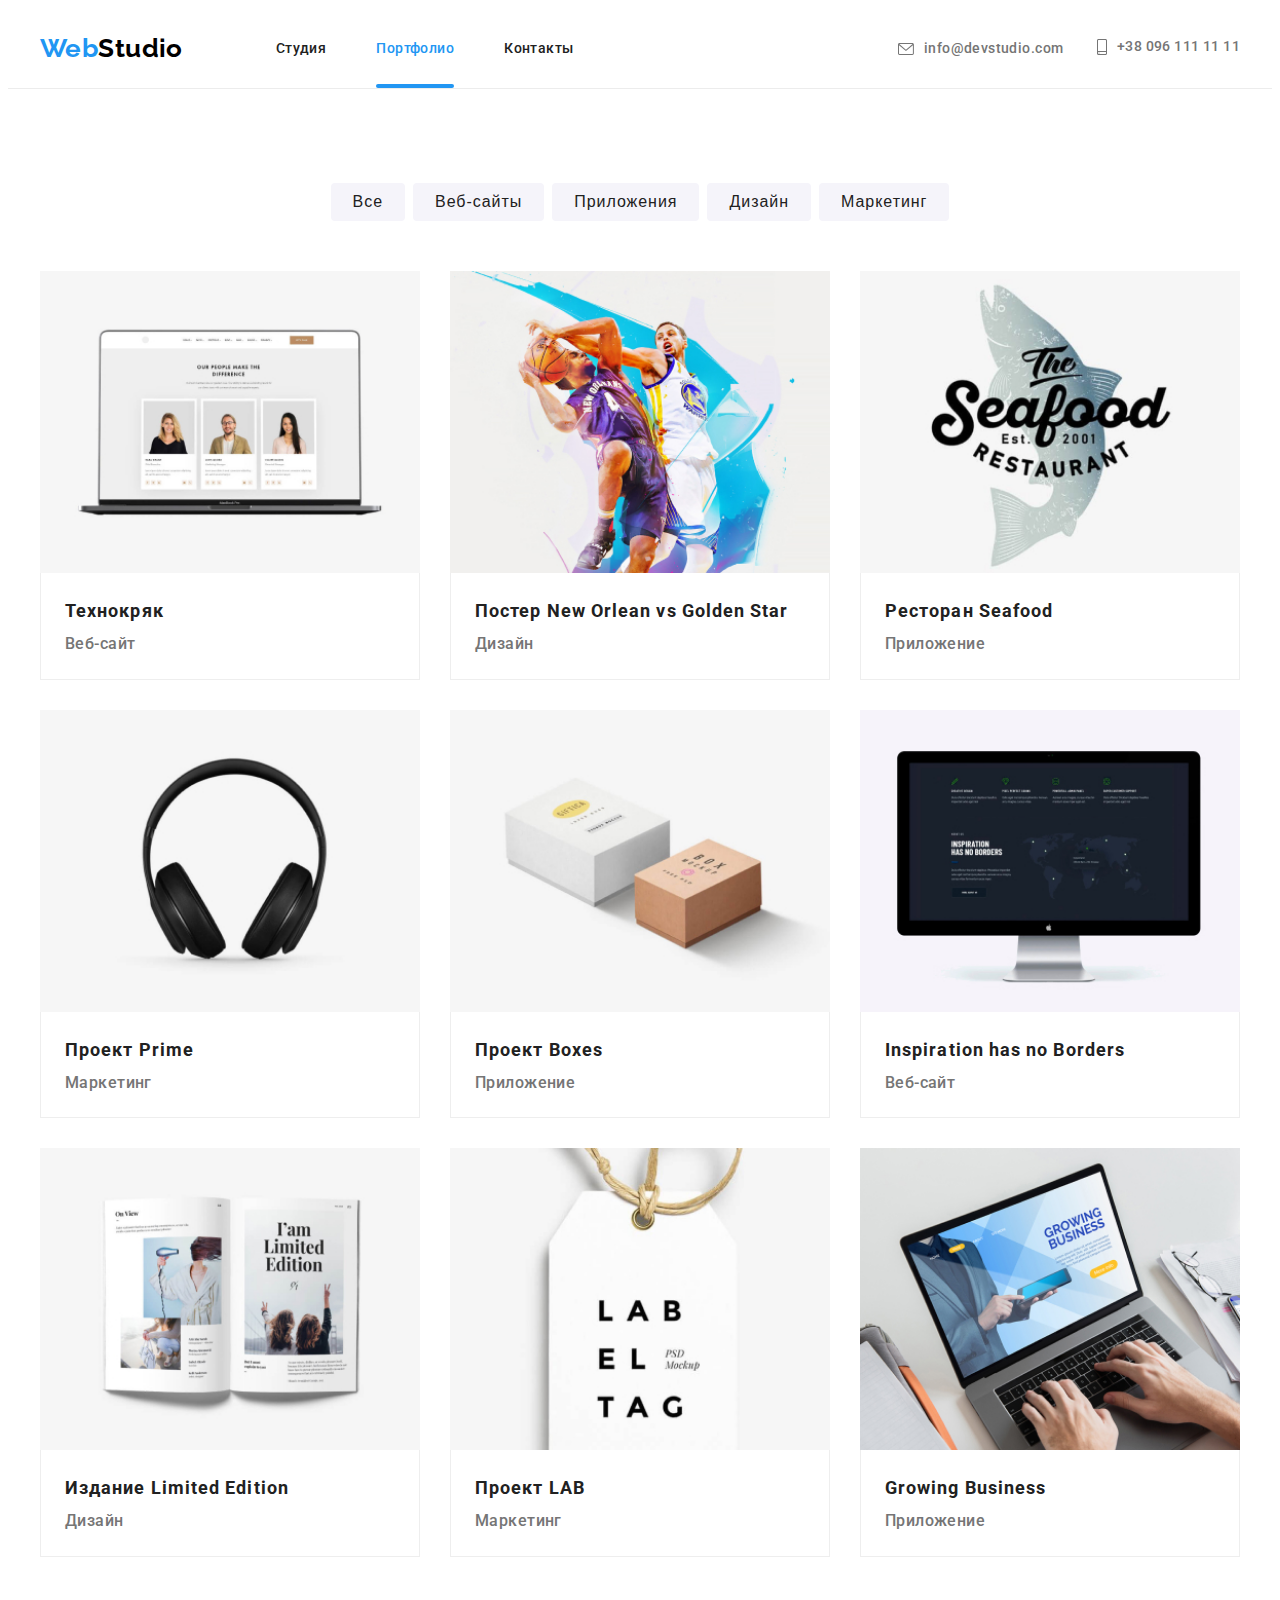
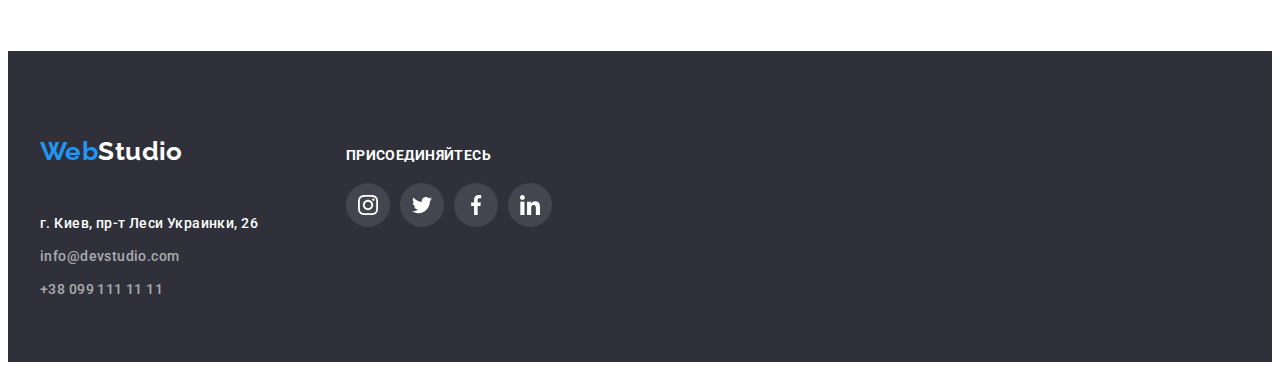
==== portfolio.html @ 9bfd502b "cloned repository" ====
<!DOCTYPE html>
<html lang="ru">

<head>
  <meta charset="UTF-8">
  <meta http-equiv="X-UA-Compatible" content="IE=edge">
  <meta name="viewport" content="width=device-width, initial-scale=1.0">
  <title>WebStudio-Portfolio</title>
  <link rel="stylesheet" href="https://cdnjs.cloudflare.com/ajax/libs/modern-normalize/1.0.0/modern-normalize.css"
    integrity="sha512-Zx6MlUMKSVJoQ+83OwhdILe8cSEsCzfqThJd7J/VA2UrK6Ctj85p+xzqfyuNXE5B1k25uUdmJ2OzItbBy9GHAQ=="
    crossorigin="anonymous" />
  <link rel="stylesheet" href="https://cdnjs.cloudflare.com/ajax/libs/animate.css/4.1.1/animate.min.css" />
  <link rel="preconnect" href="https://fonts.gstatic.com">
  <link href="https://fonts.googleapis.com/css2?family=Raleway:wght@700&family=Roboto:wght@400;500;700;900&display=swap"
    rel="stylesheet">
  <link rel="stylesheet" href="./styles/styles.css">
</head>

<body>
  <!-- HEADER -->
  <header class="header">
    <div class="container">
      <nav class="menu">
        <a class="logo link" href="./index.html" lang="en">Web<span class="logo-studio-header"
            lang="en">Studio</span></a>
        <ul class="nav-list list">
          <li class="nav-item">
            <a class="nav-link link" href="./index.html">Студия</a>
          </li>
          <li class="nav-item">
            <a class="nav-link current link" href="./portfolio.html">Портфолио</a>
          </li>
          <li class="nav-item">
            <a class="nav-link link" href="./portfolio.html">Контакты</a>
          </li>
        </ul>
      </nav>
      <ul class="header-contacts list">
        <li class="header-contacts-mail">
          <a class="header-contact-link link" href="mailto:info@devstudio.com" lang="en">
            <svg class="header-envelope">
              <use href="./images/sprite.svg#icon-envelope"></use>
            </svg>
            <p>info@devstudio.com</p>
          </a>
        </li>
        <li class="header-contacts-tel">
          <a class="header-contact-link link" href="tel:+380961111111">
            <svg class="header-tel">
              <use href="./images/sprite.svg#icon-smartphone"></use>
            </svg>
            <p>+38 096 111 11 11</p>
          </a>
        </li>
      </ul>
    </div>
  </header>
  <main>
    <!-- EXAMPLES -->
    <section class="examples">
      <div class="container">
        <h2 class="visually-hidden">Наши работы</h2>
        <ul class="examples-list list">
          <li class="examples-list-item">
            <button class="nav-btn" type="button">Все</button>
          </li>
          <li class="examples-list-item">
            <button class="nav-btn" type="button">Веб-сайты</button>
          </li>
          <li class="examples-list-item">
            <button class="nav-btn" type="button">Приложения</button>
          </li>
          <li class="examples-list-item">
            <button class="nav-btn" type="button">Дизайн</button>
          </li>
          <li class="examples-list-item">
            <button class="nav-btn" type="button">Маркетинг</button>
          </li>
        </ul>
        <ul class="examples-img-list list">
          <li class="examples-img-item">
            <a class="list-items link" href="">
              <div class="examples-list-wraper">
                <img class="img" src="./images/portfolio/portfolio-1.jpg" alt="laptop desctop">
                <p class="overlay">Технокряк это современная площадка распространения коронавируса. Компании используют
                  эту платформу
                  для цифрового
                  шпионажа и атак на защищённые сервера конкурентов.</p>
              </div>
              <div class="examples-about-wrapper">
                <h3 class="examples-img-title">Технокряк</h3>
                <p class="examples-img-about">Веб-сайт</p>
              </div>
            </a>
          </li>
          <li class="examples-img-item">
            <a class="list-items link" href="">
              <div class="examples-list-wraper">
                <img class="img" src="./images/portfolio/portfolio-2.jpg" alt="two basketball players">
                <p class="overlay">Технокряк это современная площадка распространения коронавируса. Компании используют
                  эту платформу
                  для цифрового
                  шпионажа и атак на защищённые сервера конкурентов.</p>
              </div>
              <div class="examples-about-wrapper">
                <h3 class="examples-img-title">Постер <span lang="en">New Orlean vs Golden Star</span></h3>
                <p class="examples-img-about">Дизайн</p>
              </div>
            </a>
          </li>
          <li class="examples-img-item">
            <a class="list-items link" href="">
              <div class="examples-list-wraper">
                <img class="img" src="./images/portfolio/portfolio-3.jpg" alt="fish restaurant logo">
                <p class="overlay">Технокряк это современная площадка распространения коронавируса. Компании используют
                  эту платформу
                  для цифрового
                  шпионажа и атак на защищённые сервера конкурентов.</p>
              </div>
              <div class="examples-about-wrapper">
                <h3 class="examples-img-title">Ресторан <span lang="en">Seafood</span></h3>
                <p class="examples-img-about">Приложение</p>
              </div>
            </a>
          </li>
          <li class="examples-img-item">
            <a class="list-items link" href="">
              <div class="examples-list-wraper">
                <img class="img" src="./images/portfolio/portfolio-4.jpg" alt="headphones">
                <p class="overlay">Технокряк это современная площадка распространения коронавируса. Компании используют
                  эту платформу
                  для цифрового
                  шпионажа и атак на защищённые сервера конкурентов.</p>
              </div>
              <div class="examples-about-wrapper">
                <h3 class="examples-img-title">Проект <span lang="en">Prime</span></h3>
                <p class="examples-img-about">Маркетинг</p>
              </div>
            </a>
          </li>
          <li class="examples-img-item">
            <a class="list-items link" href="">
              <div class="examples-list-wraper">
                <img class="img" src="./images/portfolio/portfolio-5.jpg" alt="two boxes">
                <p class="overlay">Технокряк это современная площадка распространения коронавируса. Компании используют
                  эту платформу
                  для цифрового
                  шпионажа и атак на защищённые сервера конкурентов.</p>
              </div>
              <div class="examples-about-wrapper">
                <h3 class="examples-img-title">Проект <span lang="en">Boxes</span></h3>
                <p class="examples-img-about">Приложение</p>
              </div>
            </a>
          </li>
          <li class="examples-img-item">
            <a class="list-items link" href="">
              <div class="examples-list-wraper">
                <img class="img" src="./images/portfolio/portfolio-6.jpg" alt="computer display">
                <p class="overlay">Технокряк это современная площадка распространения коронавируса. Компании используют
                  эту платформу
                  для цифрового
                  шпионажа и атак на защищённые сервера конкурентов.</p>
              </div>
              <div class="examples-about-wrapper">
                <h3 class="examples-img-title" lang="en">Inspiration has no Borders</h3>
                <p class="examples-img-about">Веб-сайт</p>
              </div>
            </a>
          </li>
          <li class="examples-img-item">
            <a class="list-items link" href="">
              <div class="examples-list-wraper">
                <img class="img" src="./images/portfolio/portfolio-7.jpg" alt="opened magazine">
                <p class="overlay">Технокряк это современная площадка распространения коронавируса. Компании используют
                  эту платформу
                  для цифрового
                  шпионажа и атак на защищённые сервера конкурентов.</p>
              </div>
              <div class="examples-about-wrapper">
                <h3 class="examples-img-title">Издание <span lang="en">Limited Edition</span></h3>
                <p class="examples-img-about">Дизайн</p>
              </div>
            </a>
          </li>
          <li class="examples-img-item">
            <a class="list-items link" href="">
              <div class="examples-list-wraper">
                <img class="img" src="./images/portfolio/portfolio-8.jpg" alt="some label">
                <p class="overlay">Технокряк это современная площадка распространения коронавируса. Компании используют
                  эту платформу
                  для цифрового
                  шпионажа и атак на защищённые сервера конкурентов.</p>
              </div>
              <div class="examples-about-wrapper">
                <h3 class="examples-img-title">Проект <span lang="en">LAB</span></h3>
                <p class="examples-img-about">Маркетинг</p>
              </div>
            </a>
          </li>
          <li class="examples-img-item">
            <a class="list-items link" href="">
              <div class="examples-list-wraper">
                <img class="img" src="./images/portfolio/portfolio-9.jpg" alt="man working on a laptop">
                <p class="overlay">Технокряк это современная площадка распространения коронавируса. Компании используют
                  эту платформу
                  для цифрового
                  шпионажа и атак на защищённые сервера конкурентов.</p>
              </div>
              <div class="examples-about-wrapper">
                <h3 class="examples-img-title" lang="en">Growing Business</h3>
                <p class="examples-img-about">Приложение</p>
              </div>
            </a>
          </li>
        </ul>
      </div>
    </section>
  </main>
  <!-- FOOTER -->
  <footer class="footer">
    <div class="container">
      <div class="address-wrapper">
        <a class="logo link" href="./index.html" lang="en">Web<span class="logo-studio-footer"
            lang="en">Studio</span></a>
        <p class="address">г. Киев, пр-т Леси Украинки, 26</p>
        <ul class="address-list list">
          <li class="address-list-item">
            <a class="address-link link" href="mailto:info@devstudio.com">info@devstudio.com</a>
          </li>
          <li class="address-list-item">
            <a class="address-link link" href="tel:+380991111111">+38 099 111 11 11</a>
          </li>
        </ul>
      </div>
      <div class="footer-social-list">
        <h2 class="footer-social-title">присоединяйтесь</h2>
        <ul class="social-list list">
          <li class="social-list-item">
            <a href="" class="social-list-link link">
              <svg class="social-list-icon">
                <use href="./images/sprite.svg#icon-instagram"></use>
              </svg>
            </a>
          </li>
          <li class="social-list-item">
            <a href="" class="social-list-link link">
              <svg class="social-list-icon">
                <use href="./images/sprite.svg#icon-twitter"></use>
              </svg>
            </a>
          </li>
          <li class="social-list-item">
            <a href="" class="social-list-link link">
              <svg class="social-list-icon">
                <use href="./images/sprite.svg#icon-facebook"></use>
              </svg>
            </a>
          </li>
          <li class="social-list-item">
            <a href="" class="social-list-link link">
              <svg class="social-list-icon">
                <use href="./images/sprite.svg#icon-linkedin"></use>
              </svg>
            </a>
          </li>
        </ul>
      </div>
    </div>
  </footer>
</body>

</html>
---- styles/styles.css ----
:root {
  --main-font: "Roboto", sans-serif;
  --secondary-font: "Raleway", sans-serif;
  --accent-color: #2196f3;
  --main-text-color: #212121;
  --secondary-text-color: #757575;
  --accent-text-color: #ffffff;
  --background-color-main: #f5f4fa;
  --background-color-accent: #2f303a;
  --logo-text-main: #000000;
  --social-logo: #afb1b8;
  --section-pt: 94px;
  --section-pb: 94px;
}

body {
  font-family: var(--main-font);
  color: var(--main-text-color);
  font-weight: 500;
  font-size: 14px;
  line-height: 1.14;
  letter-spacing: 0.03em;
}

h1,
h2,
h3,
h4,
h5,
h6,
p {
  margin: 0;
}

ul,
ol {
  margin: 0;
  padding: 0;
}

img {
  display: block;
  width: 100%;
}

.link {
  text-decoration: none;
  display: block;
}

.list {
  list-style: none;
}

.container {
  width: 1200px;
  margin: 0 auto;
  padding-left: 15px;
  padding-right: 15px;
}

/* ================ COMPONENTS ================*/

.modal-btn {
  min-width: 200px;
  margin: 0 auto;
  padding: 10px 32px;
  font-weight: 700;
  font-size: 16px;
  line-height: 1.88;
  display: flex;
  justify-content: center;
  letter-spacing: 0.06em;
  color: var(--accent-text-color);
  cursor: pointer;
  background: var(--accent-color);
  border-radius: 4px;
  border: none;
}

.nav-btn {
  padding: 6px 22px;
  font-weight: inherit;
  font-size: 16px;
  line-height: 1.63;
  display: flex;
  align-items: center;
  text-align: center;
  letter-spacing: 0.06em;
  color: var(--main-text-color);
  cursor: pointer;
  background: var(--background-color-main);
  border-radius: 4px;
  border: none;

  transition: background-color 250ms cubic-bezier(0.4, 0, 0.2, 1),
    color 250ms cubic-bezier(0.4, 0, 0.2, 1),
    box-shadow 250ms cubic-bezier(0.4, 0, 0.2, 1);
}

.img {
  display: block;
  max-width: 100%;
  height: auto;
}

.current.nav-link {
  position: relative;
  display: flex;
  justify-items: center;
  align-items: center;
  flex-direction: column;
  color: var(--accent-color);
}

.current.nav-link::after {
  position: absolute;
  content: "";
  bottom: 0;
  width: 100%;
  height: 4px;
  border-radius: 2px;
  background-color: var(--accent-color);
}

.visually-hidden {
  position: absolute !important;
  clip: rect(1px 1px 1px 1px); /* IE6, IE7 */
  clip: rect(1px, 1px, 1px, 1px);
  padding: 0 !important;
  border: 0 !important;
  height: 1px !important;
  width: 1px !important;
  overflow: hidden;
}

.container {
  width: 1200px;
  margin: 0 auto;
  padding-left: 15px;
  padding-right: 15px;
}

.section-title {
  margin-bottom: 50px;
  font-weight: 700;
  font-size: 36px;
  line-height: 1.17;
  text-align: center;
  color: var(--logo-text-main);
}

.social-list {
  display: flex;
  align-items: center;
  justify-content: center;
}

.social-list-link {
  display: flex;
  align-items: center;
  justify-content: center;
  width: 44px;
  height: 44px;
  border-radius: 50%;
  background-color: transparent;

  transition: background-color 250ms cubic-bezier(0.4, 0, 0.2, 1),
    fill 250ms cubic-bezier(0.4, 0, 0.2, 1);
}

.social-list-link:hover,
.social-list-link:focus {
  background-color: var(--accent-color);
}

.social-list-link:hover .social-list-icon,
.social-list-link:focus .social-list-icon {
  fill: var(--accent-text-color);
}

.social-list-item:not(:last-child) {
  margin-right: 10px;
}

.social-list-icon {
  fill: var(--social-logo);
  width: 20px;
  height: 20px;
}

/* ================ END COMPONENTS ================*/

/* ================ HEADER ================*/

.header {
  display: flex;
  align-items: center;
  border-bottom: 1px solid #ececec;
}

.header .container {
  display: flex;
  align-items: center;
  justify-items: center;
  height: 80px;
}

.menu {
  display: flex;
  justify-items: center;
  align-items: center;
}

.logo {
  display: inline-block;
  padding-bottom: 25px;
  padding-top: 25px;
  font-family: var(--secondary-font);
  font-weight: 700;
  font-size: 26px;
  line-height: 1.19;
  color: var(--accent-color);
  margin-right: 93px;
}

.logo-studio-header {
  color: var(--logo-text-main);
}

.nav-list {
  display: flex;
}

.nav-item {
  display: inline-block;
}

.nav-item:not(:last-child) {
  margin-right: 50px;
}

.nav-link {
  line-height: 1.17;
  padding-top: 32px;
  padding-bottom: 32px;
  color: var(--main-text-color);

  transition: color 250ms cubic-bezier(0.4, 0, 0.2, 1);
}

.nav-link:hover,
.nav-link:focus {
  color: var(--accent-color);
}

.header-contacts {
  display: block;
  margin-left: auto;
  align-items: center;
}

.header-contacts-mail {
  display: inline-block;
  margin-right: 30px;
  fill: var(--secondary-text-color);
}

.header-contacts-tel {
  display: inline-block;
  fill: var(--secondary-text-color);
}

.header-contact-link {
  display: flex;
  align-items: center;
  padding-top: 32px;
  padding-bottom: 32px;
  color: var(--secondary-text-color);

  transition: color 250ms cubic-bezier(0.4, 0, 0.2, 1),
    fill 250ms cubic-bezier(0.4, 0, 0.2, 1);
}

.header-contact-link:hover,
.header-contact-link:focus {
  fill: var(--accent-color);
  color: var(--accent-color);
}

.header-envelope {
  width: 16px;
  height: 12px;
  margin-right: 10px;
}

.header-tel {
  width: 10px;
  height: 16px;
  margin-right: 10px;
}
/* ================ END HEADER ================*/

/* ================ HERO ================*/

.hero {
  margin: 0 auto;
  width: 1600px;
  background-color: #c4c4c4;
  text-align: center;
  background-image: linear-gradient(
      rgba(47, 48, 58, 0.4),
      rgba(47, 48, 58, 0.4)
    ),
    url(../images/hero-bg.jpg);
  background-repeat: no-repeat;
  background-size: cover;
}

.hero .container {
  padding-top: 200px;
  padding-bottom: 200px;
  max-width: 696px;
}

.hero-title {
  margin-bottom: 30px;
  font-weight: 900;
  font-size: 44px;
  line-height: 1.36;
  letter-spacing: 0.06em;
  text-transform: uppercase;
  color: var(--accent-text-color);
}

/* ================ END HERO ================*/

/* ================ SPECIALTIES ================*/

.specialties {
  padding-top: var(--section-pt);
  padding-bottom: var(--section-pb);
}

.specs-list {
  display: flex;
  margin-left: -30px;
  margin-top: -30px;
}

.specs-list-item {
  display: block;
  flex-basis: calc(100% / 4 - 90px);
  width: 270px;
  margin-left: 30px;
  margin-top: 30px;
}

.logo-wrapper {
  display: flex;
  align-items: center;
  justify-content: center;
  width: 270px;
  height: 120px;
  margin-bottom: 30px;
  background-color: var(--background-color-main);
}

.specialties-logo {
  display: block;
  width: 70px;
  height: 70px;
}

.specs-subtitle {
  margin-bottom: 10px;
  font-weight: 700;
  line-height: 1.17;
  text-transform: uppercase;
  color: var(--logo-text-main);
}

.specs-text {
  font-weight: 400;
  line-height: 1.71;
  color: var(--secondary-text-color);
}

/* ================ END SPECIALTIES ================*/

/* ================ SKILLS ================*/

.skills {
  padding-bottom: var(--section-pb);
}

.skills-list {
  display: flex;
  flex-wrap: wrap;
  margin-left: -30px;
  margin-top: -30px;
}

.skills-list-item {
  position: relative;
  flex-basis: calc(100% / 3 - 30px);
  margin-left: 30px;
  margin-top: 30px;
}

.skill-title-wrapper {
  position: absolute;
  display: flex;
  justify-content: center;
  align-items: center;
  left: 0;
  bottom: 0;
  width: 100%;
  height: 70px;
  background-color: rgba(47, 48, 58, 0.8);
}

.skill-title {
  display: block;
  color: var(--accent-text-color);
  font-weight: 700;
  text-align: center;
  text-transform: uppercase;
}
/* ================ END SKILLS ================*/

/* ================ TEAM ================*/

.team {
  background-color: var(--background-color-main);
  padding-bottom: var(--section-pb);
  padding-top: var(--section-pt);
}

.team-list {
  display: flex;
  flex-wrap: wrap;
  margin-left: -30px;
  margin-top: -30px;
}

.team-list-item {
  flex-basis: calc(100% / 4 - 30px);
  margin-left: 30px;
  margin-top: 30px;
  box-shadow: 0px 1px 3px rgba(0, 0, 0, 0.12), 0px 1px 1px rgba(0, 0, 0, 0.14),
    0px 2px 1px rgba(0, 0, 0, 0.2);
  border-radius: 0px 0px 4px 4px;
}

.team-name-container {
  padding-top: 30px;
  padding-bottom: 30px;
}

.team-name {
  margin-bottom: 10px;
  font-size: 16px;
  line-height: 1.19;
  text-align: center;
  color: var(--main-text-color);
}

.team-occupation {
  margin-bottom: 16px;
  font-size: 16px;
  line-height: 1.19;
  text-align: center;
  color: var(--secondary-text-color);
}

.team-img {
  width: 270px;
  height: 260px;
}

/* ================ END TEAM ================*/

/* ================ CLIENTS ================*/

.clients {
  padding-bottom: var(--section-pb);
  padding-top: var(--section-pt);
}
.clients-list {
  display: flex;
}

.clients-list-item {
  display: flex;
  width: 170px;
  height: 90px;
}

.clients-list-item:not(:last-child) {
  margin-right: 30px;
}

.clients-logo {
  display: flex;
  justify-content: center;
  align-items: center;
  width: 100%;
  height: 100%;
  border: 1px solid #afb1b8;
  border-radius: 4px;
  fill: var(--social-logo);

  transition: border-color 250ms cubic-bezier(0.4, 0, 0.2, 1),
    fill 250ms cubic-bezier(0.4, 0, 0.2, 1);
}

.clients-logo:hover,
.clients-logo:focus {
  border-color: var(--accent-color);
  fill: var(--accent-color);
}

.clients-logo-icon {
  display: inline-block;
}

/* ================ END CLIENTS ================*/

/* ================ EXAMPLES ================*/

.examples {
  padding-top: var(--section-pt);
  padding-bottom: var(--section-pb);
}
.examples-list {
  display: flex;
  justify-content: center;
  margin-bottom: 50px;
}

.examples-list-item:not(:last-child) {
  margin-right: 8px;
}

.list-items:hover,
.list-items:focus {
  box-shadow: 0px 1px 1px rgba(0, 0, 0, 0.12), 0px 4px 4px rgba(0, 0, 0, 0.06),
    1px 4px 6px rgba(0, 0, 0, 0.16);
}

.nav-btn:hover,
.nav-btn:focus {
  background-color: var(--accent-color);
  color: var(--accent-text-color);
  box-shadow: 0px 3px 1px rgba(0, 0, 0, 0.1), 0px 1px 2px rgba(0, 0, 0, 0.08),
    0px 2px 2px rgba(0, 0, 0, 0.12);
  border-radius: 4px;
}

.examples-img-list {
  display: flex;
  flex-wrap: wrap;
  margin-top: -30px;
  margin-left: -30px;
}

.examples-img-item {
  flex-basis: calc(100% / 3 - 30px);
  margin-top: 30px;
  margin-left: 30px;
}

.examples-about-wrapper {
  padding: 20px 24px;
  border: 1px solid #eeeeee;
  border-top: none;
}

.examples-img-title {
  font-weight: 700;
  font-size: 18px;
  line-height: 2;
  letter-spacing: 0.06em;
  color: var(--main-text-color);
}

.examples-img-about {
  font-size: 16px;
  line-height: 1.86;
  color: var(--secondary-text-color);
}

.examples-list-wraper {
  position: relative;
  overflow: hidden;
}

.overlay {
  position: absolute;
  transform: translateY(100%);
  top: 0;
  left: 0;
  height: 100%;
  padding: 60px 24px;
  background-color: var(--accent-color);
  color: var(--accent-text-color);
  overflow: auto;
  font-family: Roboto;
  font-weight: 400;
  font-size: 18px;
  line-height: 1.55;
  letter-spacing: 0.03em;

  transition: transform 250ms cubic-bezier(0.4, 0, 0.2, 1);
}

.list-items:hover .overlay,
.list-items:focus .overlay {
  transform: translateY(0%);
  opacity: 0.9;
}
/* ================ END EXAMPLES ================*/

/* ================ FOOTER ================*/

.footer {
  background-color: var(--background-color-accent);
  padding-top: 60px;
  padding-bottom: 60px;
}

.footer .logo {
  margin-bottom: 20px;
}

.footer .container {
  display: flex;
  align-items: baseline;
}

.logo-studio-footer {
  color: var(--accent-text-color);
}

.address {
  margin-bottom: 9px;
  line-height: 1.71;
  color: var(--accent-text-color);
}

.address-wrapper {
  display: block;
}

.address-list-item:not(:last-child) {
  margin-bottom: 9px;
}

.address-link {
  line-height: 1.71;
  color: rgba(255, 255, 255, 0.6);

  transition: color 250ms cubic-bezier(0.4, 0, 0.2, 1);
}

.address-link:hover,
.address-link:focus {
  color: var(--accent-color);
}

.footer-social-title {
  display: block;
  margin-bottom: 20px;
  text-transform: uppercase;
  color: var(--accent-text-color);
  font-size: 14px;
  line-height: 1.17;
}

.footer-social-list {
  display: inline-block;
  margin-left: 70px;
}

.footer .social-list-link {
  background-image: linear-gradient(
    rgba(255, 255, 255, 0.1),
    rgba(255, 255, 255, 0.1)
  );
}

.footer .social-list-icon {
  fill: var(--accent-text-color);
}
/* ================ END FOOTER ================*/

.backdrop {
  position: fixed;
  top: 0;
  left: 0;
  width: 100vw;
  height: 100vh;
  background-color: rgba(0, 0, 0, 0.2);

  transition: opacity 250ms cubic-bezier(0.4, 0, 0.2, 1),
    visibility 250ms cubic-bezier(0.4, 0, 0.2, 1),
    pointer-events 250ms cubic-bezier(0.4, 0, 0.2, 1);
}

.modal {
  position: absolute;
  top: 50%;
  left: 50%;
  transform: translate(-50%, -50%);
  width: 528px;
  height: 581px;
  background-color: #ffffff;
}

.modal-close-btn {
  position: absolute;
  top: 8px;
  right: 8px;
  width: 30px;
  height: 30px;
  border-radius: 50%;
  border: 1px solid rgba(0, 0, 0, 0.1);
  background: transparent;
  cursor: pointer;
}

.modal-x {
  width: 11px;
  height: 11px;
}

.is-hidden {
  opacity: 0;
  visibility: hidden;
  pointer-events: none;
}
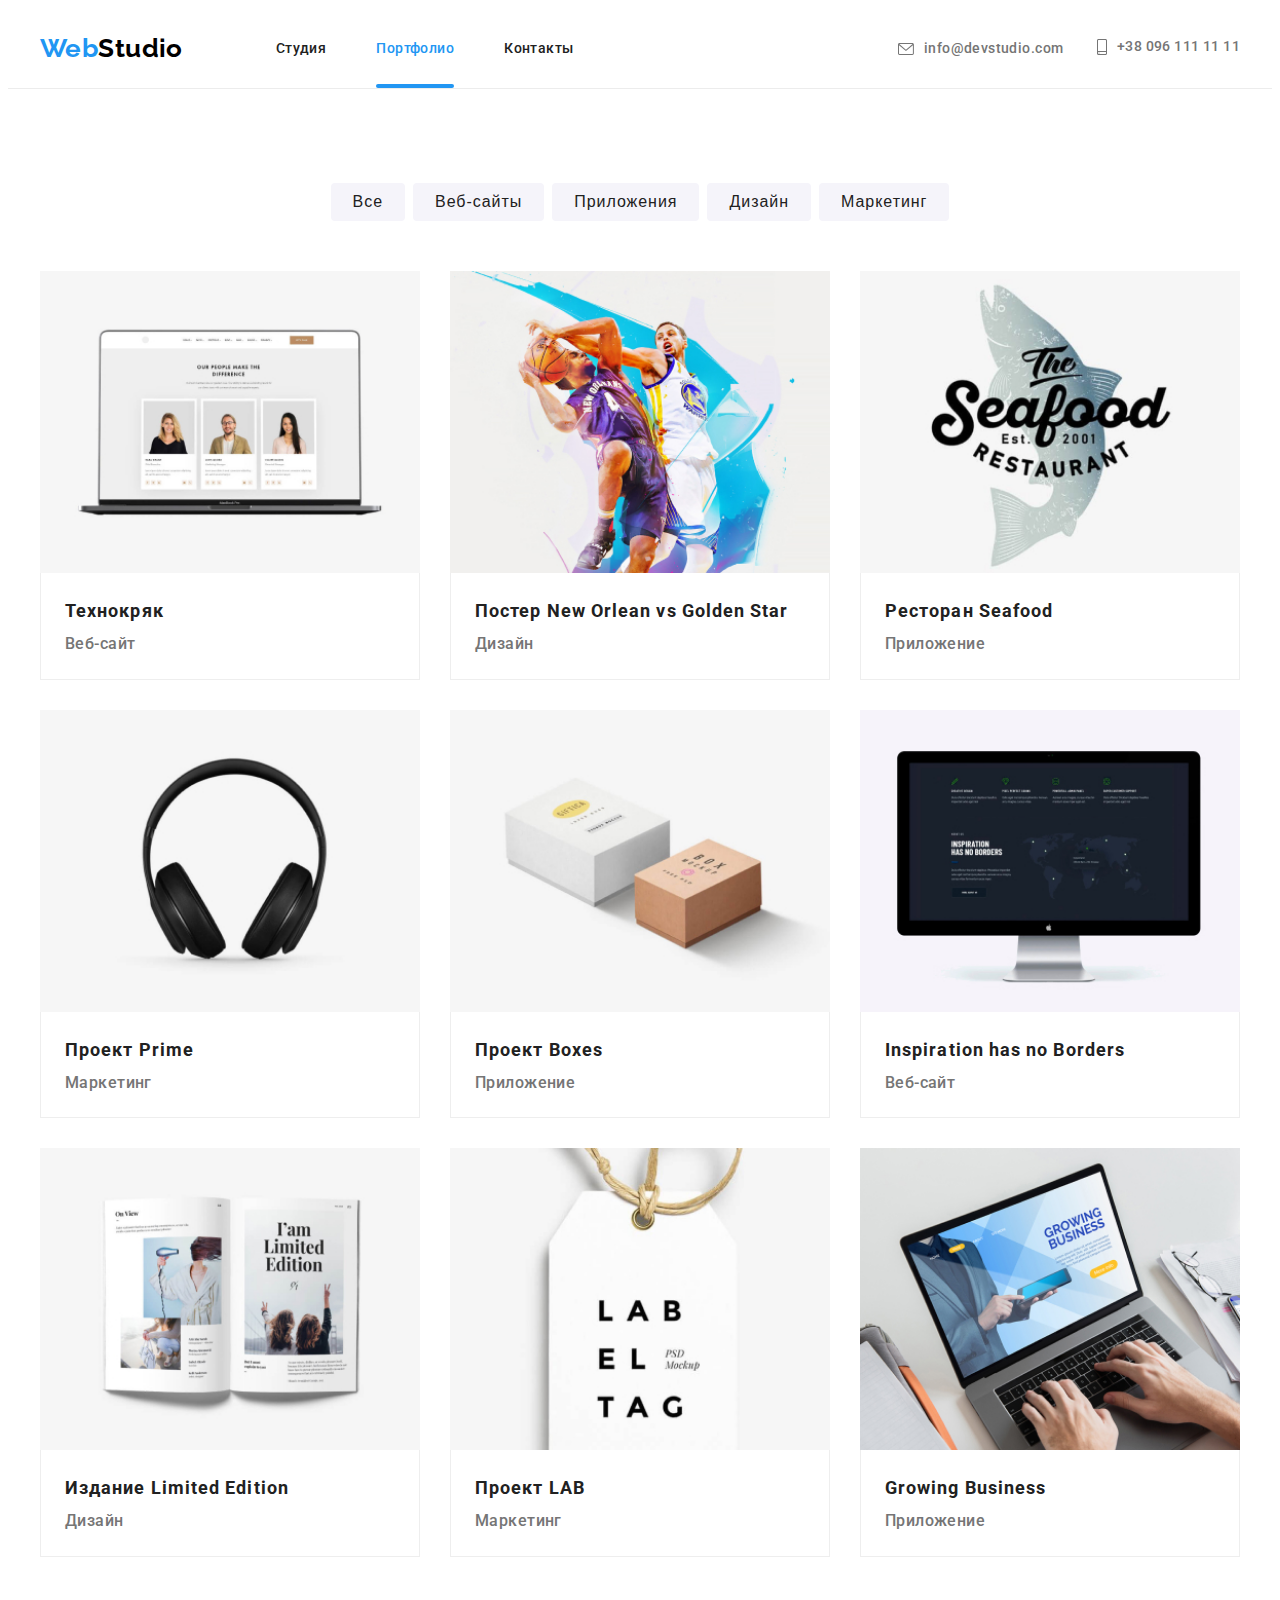
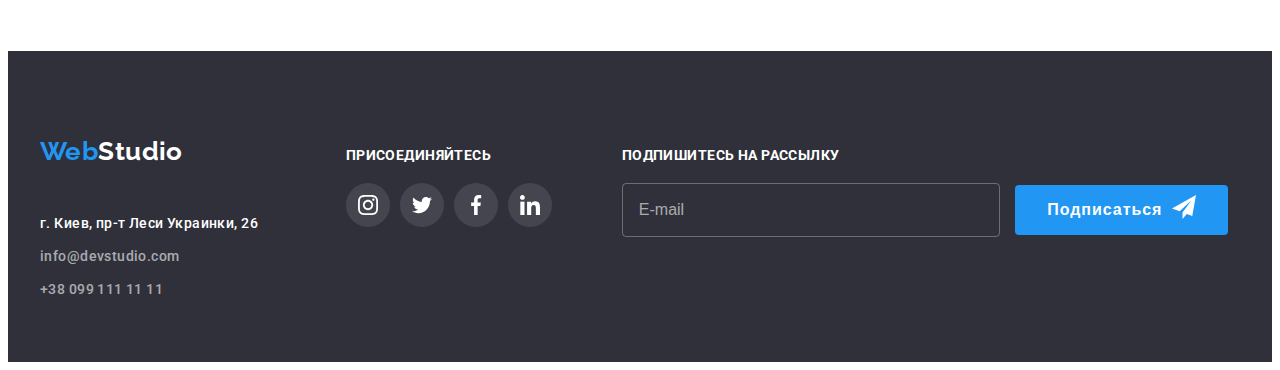
==== commit b955f9d8: "added footer to portfolio" ====
--- a/portfolio.html
+++ b/portfolio.html
@@ -221,8 +221,7 @@
   <footer class="footer">
     <div class="container">
       <div class="address-wrapper">
-        <a class="logo link" href="./index.html" lang="en">Web<span class="logo-studio-footer"
-            lang="en">Studio</span></a>
+        <a class="logo link" href="./index.html" lang="en">Web<span class="logo-studio-footer" lang="en">Studio</span></a>
         <p class="address">г. Киев, пр-т Леси Украинки, 26</p>
         <ul class="address-list list">
           <li class="address-list-item">
@@ -234,7 +233,7 @@
         </ul>
       </div>
       <div class="footer-social-list">
-        <h2 class="footer-social-title">присоединяйтесь</h2>
+        <h3 class="footer-social-title">присоединяйтесь</h3>
         <ul class="social-list list">
           <li class="social-list-item">
             <a href="" class="social-list-link link">
@@ -265,6 +264,20 @@
             </a>
           </li>
         </ul>
+      </div>
+      <div class="footer-social-list">
+        <h3 class="footer-social-title">Подпишитесь на рассылку</h3>
+        <form action="" class="signup-form">
+          <input type="email" name="signup-email" placeholder="E-mail" class="signup-email">
+          <button type="submit" class="footer-modal-btn">
+            <span class="footer-btn-wrapper">
+              <p class="btn-title">Подписаться</p>
+              <svg class="btn-icon">
+                <use href="./images/sprite.svg#icon-send"></use>
+              </svg>
+            </span>
+          </button>
+        </form>
       </div>
     </div>
   </footer>
--- a/styles/styles.css
+++ b/styles/styles.css
@@ -555,7 +555,6 @@
   color: var(--accent-text-color);
   box-shadow: 0px 3px 1px rgba(0, 0, 0, 0.1), 0px 1px 2px rgba(0, 0, 0, 0.08),
     0px 2px 2px rgba(0, 0, 0, 0.12);
-  border-radius: 4px;
 }
 
 .examples-img-list {
@@ -693,6 +692,57 @@
 .footer .social-list-icon {
   fill: var(--accent-text-color);
 }
+
+/* .signup-from {
+  display: flex;
+  align-items: center;
+  justify-content: center;
+} */
+
+.signup-email {
+  margin-right: 12px;
+  padding-left: 16px;
+  width: 358px;
+  height: 50px;
+  border: 1px solid rgba(255, 255, 255, 0.3);
+  border-radius: 4px;
+  color: var(--accent-text-color);
+  background-color: transparent;
+}
+
+.signup-email::placeholder {
+  font-size: 16px;
+  line-height: 1.25;
+  color: rgba(255, 255, 255, 0.6);
+}
+
+.footer-btn-wrapper {
+  display: flex;
+}
+
+.footer-modal-btn {
+  min-width: 200px;
+  margin: 0 auto;
+  padding: 10px 32px;
+  justify-content: center;
+  color: var(--accent-text-color);
+  background: var(--accent-color);
+  border-radius: 4px;
+  border: none;
+  cursor: pointer;
+  font-weight: 700;
+  font-size: 16px;
+  line-height: 1.88;
+  letter-spacing: 0.06em;
+}
+
+.btn-icon {
+  width: 24px;
+  height: 24px;
+  fill: var(--accent-text-color);
+  margin-left: 10px;
+}
+
 /* ================ END FOOTER ================*/
 
 .backdrop {
@@ -712,10 +762,156 @@
   position: absolute;
   top: 50%;
   left: 50%;
+  padding: 40px;
   transform: translate(-50%, -50%);
   width: 528px;
   height: 581px;
   background-color: #ffffff;
+}
+
+.form-title {
+  margin-bottom: 12px;
+  font-weight: 700;
+  font-size: 20px;
+  line-height: 1.15;
+  text-align: center;
+  color: var(--main-text-color);
+}
+
+.modal-form {
+  position: relative;
+  display: flex;
+  flex-direction: column;
+}
+.modal-form-field {
+  position: relative;
+  margin-bottom: 10px;
+  font-size: 12px;
+  font-weight: 400;
+  line-height: 1.17;
+  letter-spacing: 0.01em;
+  color: var(--secondary-text-color);
+}
+
+.modal-form-input {
+  width: 100%;
+  height: 40px;
+  border: 1px solid #2196f3;
+  box-sizing: border-box;
+  border-radius: 4px;
+  padding-left: 42px;
+  border: 1px solid rgba(33, 33, 33, 0.2);
+  transition: border-color 250ms cubic-bezier(0.4, 0, 0.2, 1),
+    fill 250ms cubic-bezier(0.4, 0, 0.2, 1);
+}
+
+.modal-form-input:focus {
+  outline: none;
+  border: 1px solid var(--accent-color);
+  border-radius: 4px;
+}
+
+.modal-form-input-wrapper {
+  position: relative;
+  display: block;
+  margin-bottom: 10px;
+  margin-top: 4px;
+}
+
+.modal-form-icon {
+  position: absolute;
+  top: 50%;
+  transform: translateY(-50%);
+  left: 12px;
+  width: 12px;
+  height: 12px;
+  fill: var(--logo-text-main);
+}
+
+.modal-form-input:focus + .modal-form-icon {
+  fill: var(--accent-color);
+}
+
+.modal-form-message {
+  width: 100%;
+  height: 120px;
+  padding: 12px 16px;
+  resize: none;
+  margin-top: 4px;
+  margin-bottom: 20px;
+  border: 1px solid rgba(33, 33, 33, 0.2);
+  border-radius: 4px;
+  transition: border-color 250ms cubic-bezier(0.4, 0, 0.2, 1);
+}
+
+.modal-form-message:focus {
+  outline: none;
+  border-color: var(--accent-color);
+}
+.modal-form-message::placeholder {
+  font-size: 14px;
+  line-height: 1.14;
+  letter-spacing: 0.01em;
+  color: rgba(117, 117, 117, 0.5);
+}
+
+.modal-form-check-desc::before {
+  display: inline-block;
+  content: "";
+  margin-right: 8px;
+  width: 16px;
+  height: 16px;
+  border: 2px solid #000000;
+  border-radius: 2px;
+  cursor: pointer;
+  outline: none;
+}
+
+.modal-form-check-desc {
+  display: flex;
+  justify-content: center;
+  align-items: center;
+  font-size: 14px;
+  line-height: 1.71;
+  color: var(--secondary-text-color);
+}
+
+.modal-form-agreement:checked + .modal-form-check-desc::before {
+  background-image: url("../images/checked.svg");
+  background-repeat: no-repeat;
+  background-color: var(--accent-color);
+  background-position: center;
+  border: 1px solid var(--accent-color);
+}
+
+.modal-form-agreement:focus + .modal-form-check-desc::before {
+  box-shadow: 0 0 0 1px var(--accent-color);
+}
+
+.modal-form-btn {
+  min-width: 200px;
+  margin: 0 auto;
+  padding: 10px 32px;
+  margin-top: 30px;
+  display: flex;
+  justify-content: center;
+  align-self: center;
+  letter-spacing: 0.06em;
+  color: var(--accent-text-color);
+  cursor: pointer;
+  background: var(--accent-color);
+  border-radius: 4px;
+  border: none;
+  font-weight: 700;
+  font-size: 16px;
+  line-height: 1.88;
+}
+
+.modal-form-btn:hover,
+.modal-form-btn:focus {
+  box-shadow: 0px 3px 1px rgba(0, 0, 0, 0.1), 0px 1px 2px rgba(0, 0, 0, 0.08),
+    0px 2px 2px rgba(0, 0, 0, 0.12);
+  cursor: pointer;
 }
 
 .modal-close-btn {
@@ -735,6 +931,11 @@
   height: 11px;
 }
 
+.modal-close-btn:focus,
+.modal-close-btn:hover {
+  fill: var(--accent-color);
+}
+
 .is-hidden {
   opacity: 0;
   visibility: hidden;
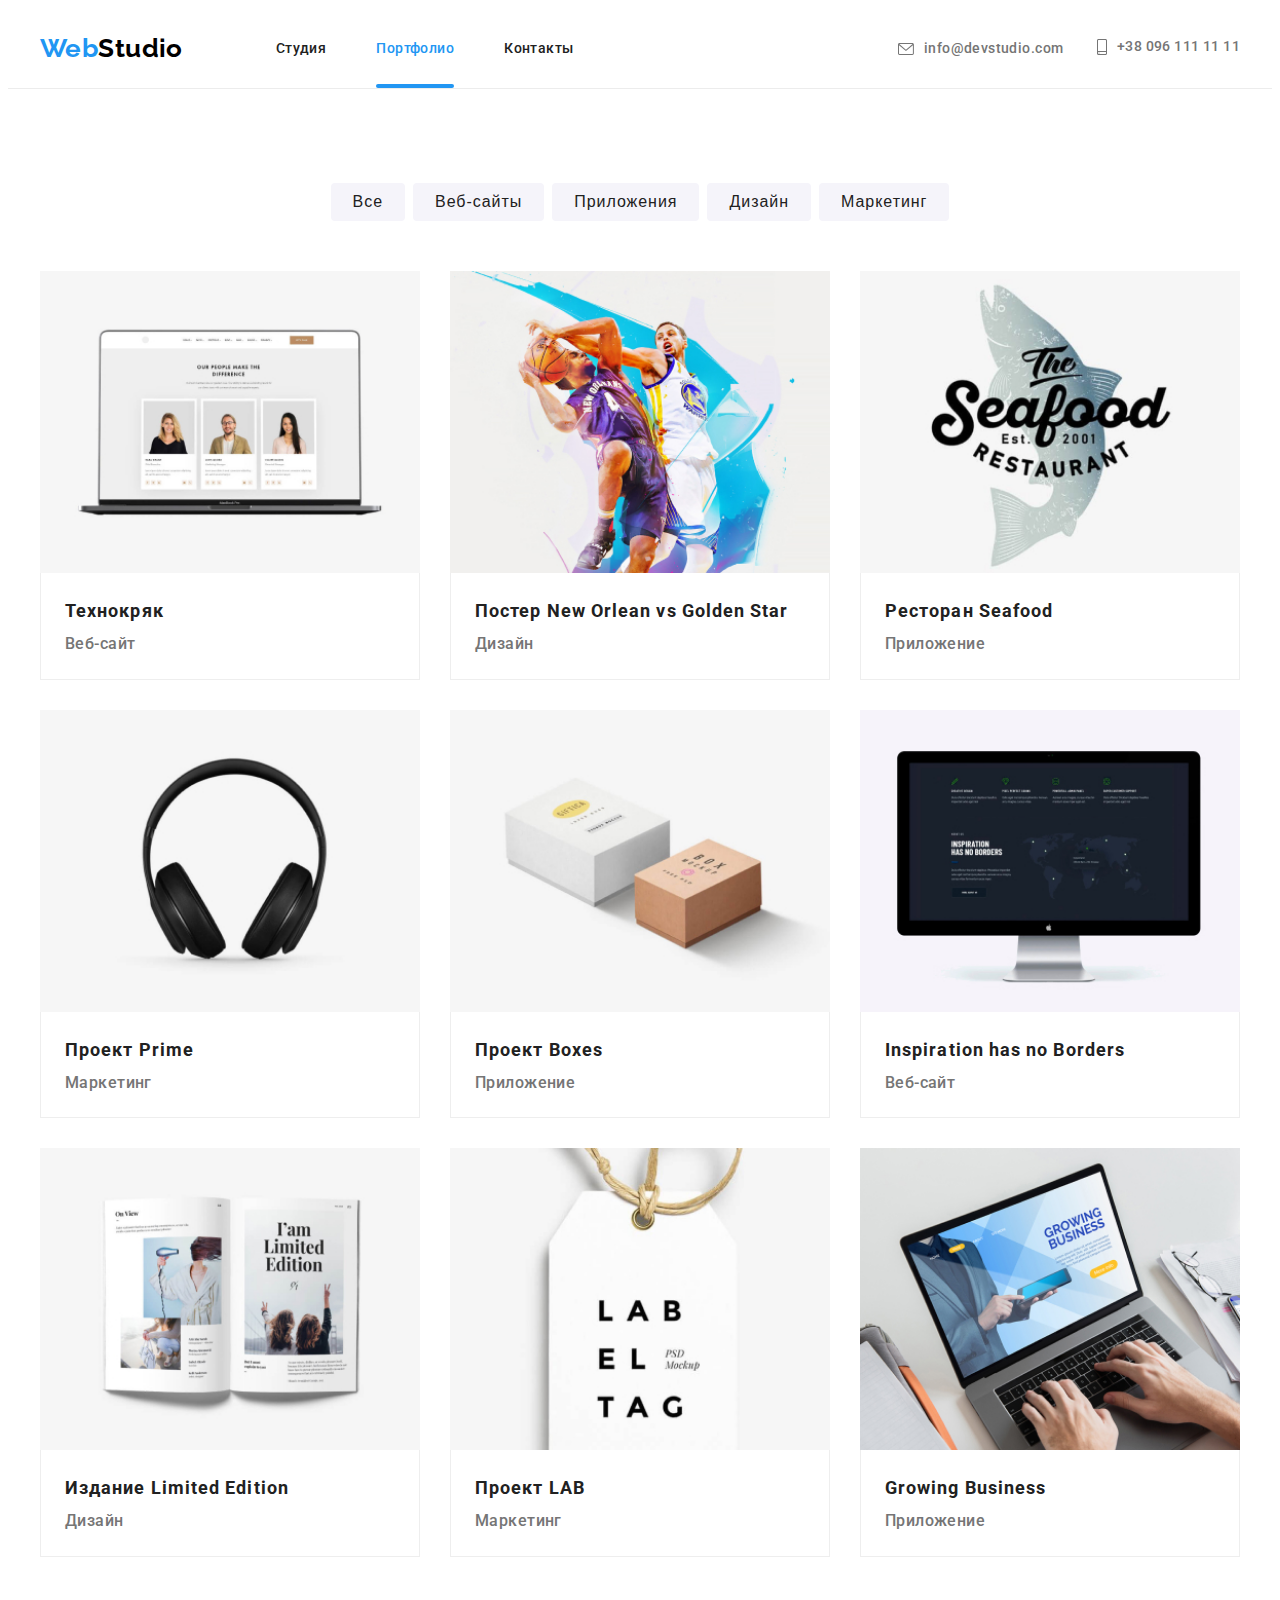
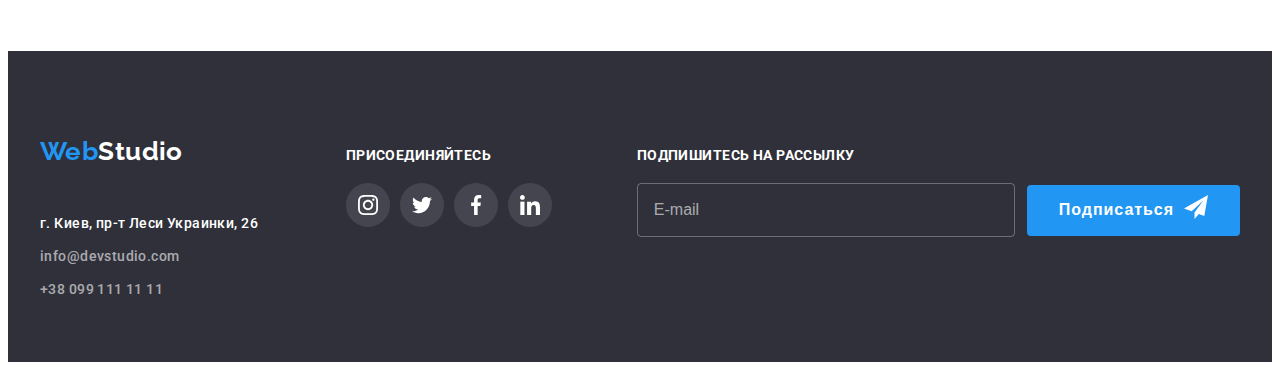
==== commit dec96a80: "hw6 alfa added" ====
--- a/portfolio.html
+++ b/portfolio.html
@@ -233,7 +233,7 @@
         </ul>
       </div>
       <div class="footer-social-list">
-        <h3 class="footer-social-title">присоединяйтесь</h3>
+        <b class="footer-social-title">присоединяйтесь</b>
         <ul class="social-list list">
           <li class="social-list-item">
             <a href="" class="social-list-link link">
@@ -265,8 +265,8 @@
           </li>
         </ul>
       </div>
-      <div class="footer-social-list">
-        <h3 class="footer-social-title">Подпишитесь на рассылку</h3>
+      <div class="footer-form">
+        <b class="footer-social-title">Подпишитесь на рассылку</b>
         <form action="" class="signup-form">
           <input type="email" name="signup-email" placeholder="E-mail" class="signup-email">
           <button type="submit" class="footer-modal-btn">
@@ -281,6 +281,7 @@
       </div>
     </div>
   </footer>
+  <script src="./js/modal.js"></script>
 </body>
 
 </html>--- a/styles/styles.css
+++ b/styles/styles.css
@@ -682,6 +682,10 @@
   margin-left: 70px;
 }
 
+.footer-form {
+  margin-left: auto;
+}
+
 .footer .social-list-link {
   background-image: linear-gradient(
     rgba(255, 255, 255, 0.1),
@@ -693,13 +697,14 @@
   fill: var(--accent-text-color);
 }
 
-/* .signup-from {
+.signup-form {
   display: flex;
   align-items: center;
   justify-content: center;
-} */
+}
 
 .signup-email {
+  display: inline-block;
   margin-right: 12px;
   padding-left: 16px;
   width: 358px;
@@ -708,6 +713,12 @@
   border-radius: 4px;
   color: var(--accent-text-color);
   background-color: transparent;
+  outline: none;
+  transition: border-color 250ms cubic-bezier(0.4, 0, 0.2, 1);
+}
+
+.signup-email:focus {
+  border-color: var(--accent-color);
 }
 
 .signup-email::placeholder {
@@ -770,6 +781,7 @@
 }
 
 .form-title {
+  display: block;
   margin-bottom: 12px;
   font-weight: 700;
   font-size: 20px;
@@ -783,9 +795,9 @@
   display: flex;
   flex-direction: column;
 }
+
 .modal-form-field {
   position: relative;
-  margin-bottom: 10px;
   font-size: 12px;
   font-weight: 400;
   line-height: 1.17;
@@ -871,6 +883,7 @@
   display: flex;
   justify-content: center;
   align-items: center;
+  margin-bottom: 30px;
   font-size: 14px;
   line-height: 1.71;
   color: var(--secondary-text-color);
@@ -890,21 +903,20 @@
 
 .modal-form-btn {
   min-width: 200px;
-  margin: 0 auto;
   padding: 10px 32px;
-  margin-top: 30px;
-  display: flex;
-  justify-content: center;
   align-self: center;
-  letter-spacing: 0.06em;
-  color: var(--accent-text-color);
-  cursor: pointer;
+  margin-bottom: 40px;
+
+  color: var(--accent-text-color);
   background: var(--accent-color);
   border-radius: 4px;
   border: none;
+  cursor: pointer;
+
   font-weight: 700;
   font-size: 16px;
   line-height: 1.88;
+  letter-spacing: 0.06em;
 }
 
 .modal-form-btn:hover,
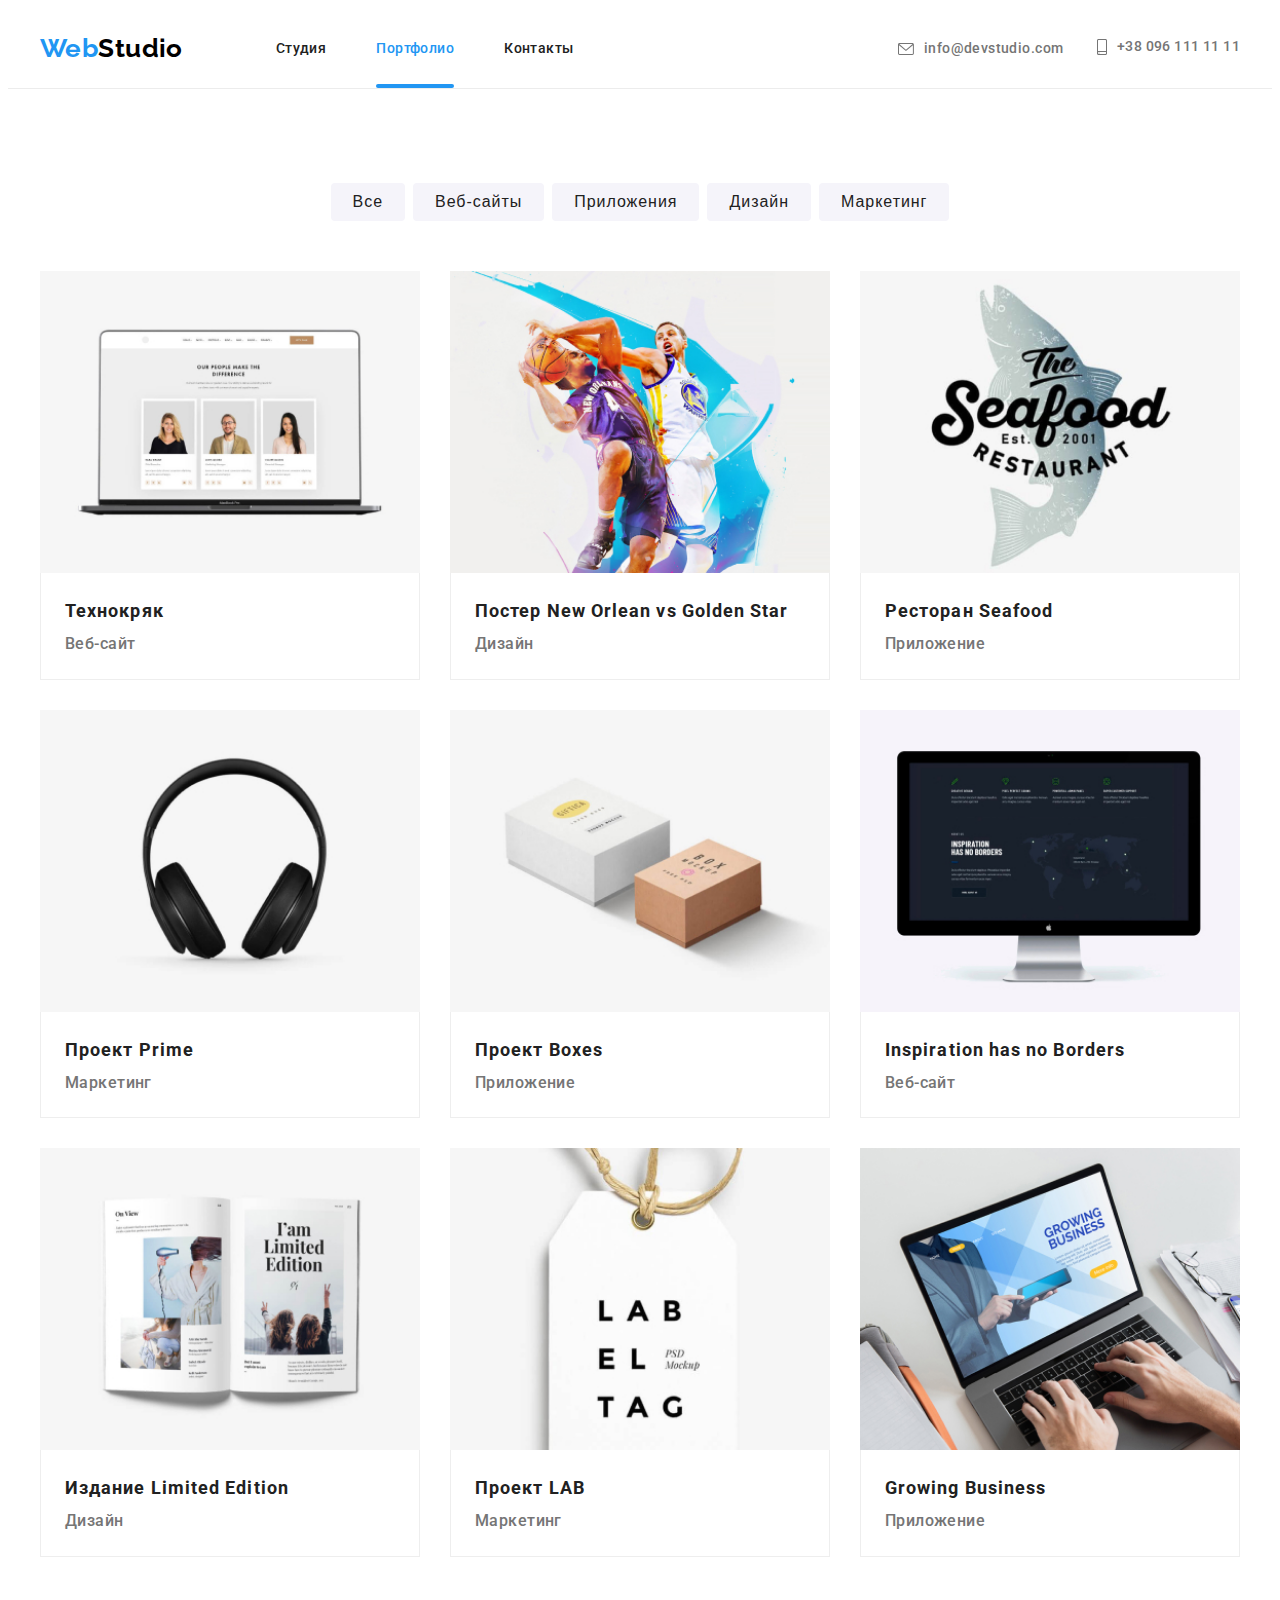
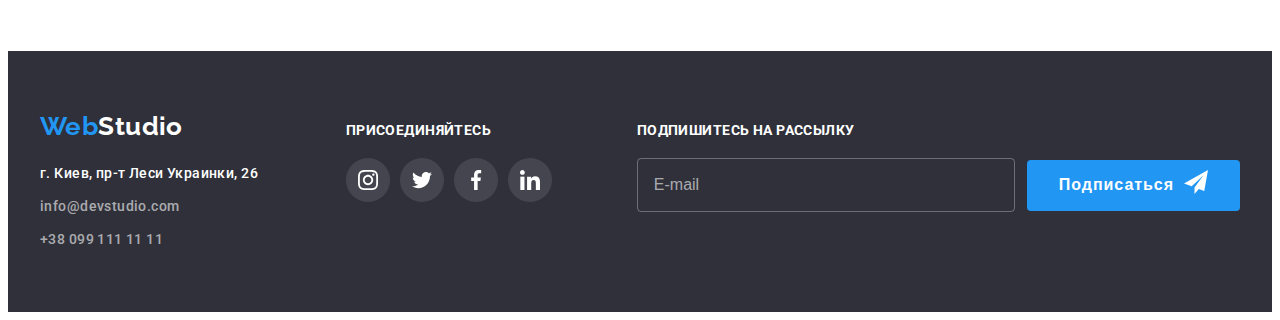
==== commit a5836c3d: "added hw6 beta" ====
--- a/portfolio.html
+++ b/portfolio.html
@@ -31,7 +31,7 @@
             <a class="nav-link current link" href="./portfolio.html">Портфолио</a>
           </li>
           <li class="nav-item">
-            <a class="nav-link link" href="./portfolio.html">Контакты</a>
+            <a class="nav-link link" href="#footer">Контакты</a>
           </li>
         </ul>
       </nav>
@@ -225,7 +225,7 @@
         <p class="address">г. Киев, пр-т Леси Украинки, 26</p>
         <ul class="address-list list">
           <li class="address-list-item">
-            <a class="address-link link" href="mailto:info@devstudio.com">info@devstudio.com</a>
+            <a class="address-link link" id="footer" href="mailto:info@devstudio.com">info@devstudio.com</a>
           </li>
           <li class="address-list-item">
             <a class="address-link link" href="tel:+380991111111">+38 099 111 11 11</a>
@@ -267,11 +267,11 @@
       </div>
       <div class="footer-form">
         <b class="footer-social-title">Подпишитесь на рассылку</b>
-        <form action="" class="signup-form">
+        <form action="#" class="signup-form">
           <input type="email" name="signup-email" placeholder="E-mail" class="signup-email">
           <button type="submit" class="footer-modal-btn">
             <span class="footer-btn-wrapper">
-              <p class="btn-title">Подписаться</p>
+              <span class="btn-title">Подписаться</span>
               <svg class="btn-icon">
                 <use href="./images/sprite.svg#icon-send"></use>
               </svg>
--- a/styles/styles.css
+++ b/styles/styles.css
@@ -214,8 +214,6 @@
 
 .logo {
   display: inline-block;
-  padding-bottom: 25px;
-  padding-top: 25px;
   font-family: var(--secondary-font);
   font-weight: 700;
   font-size: 26px;
@@ -799,6 +797,7 @@
 .modal-form-field {
   position: relative;
   font-size: 12px;
+  margin-bottom: 10px;
   font-weight: 400;
   line-height: 1.17;
   letter-spacing: 0.01em;
@@ -826,7 +825,6 @@
 .modal-form-input-wrapper {
   position: relative;
   display: block;
-  margin-bottom: 10px;
   margin-top: 4px;
 }
 
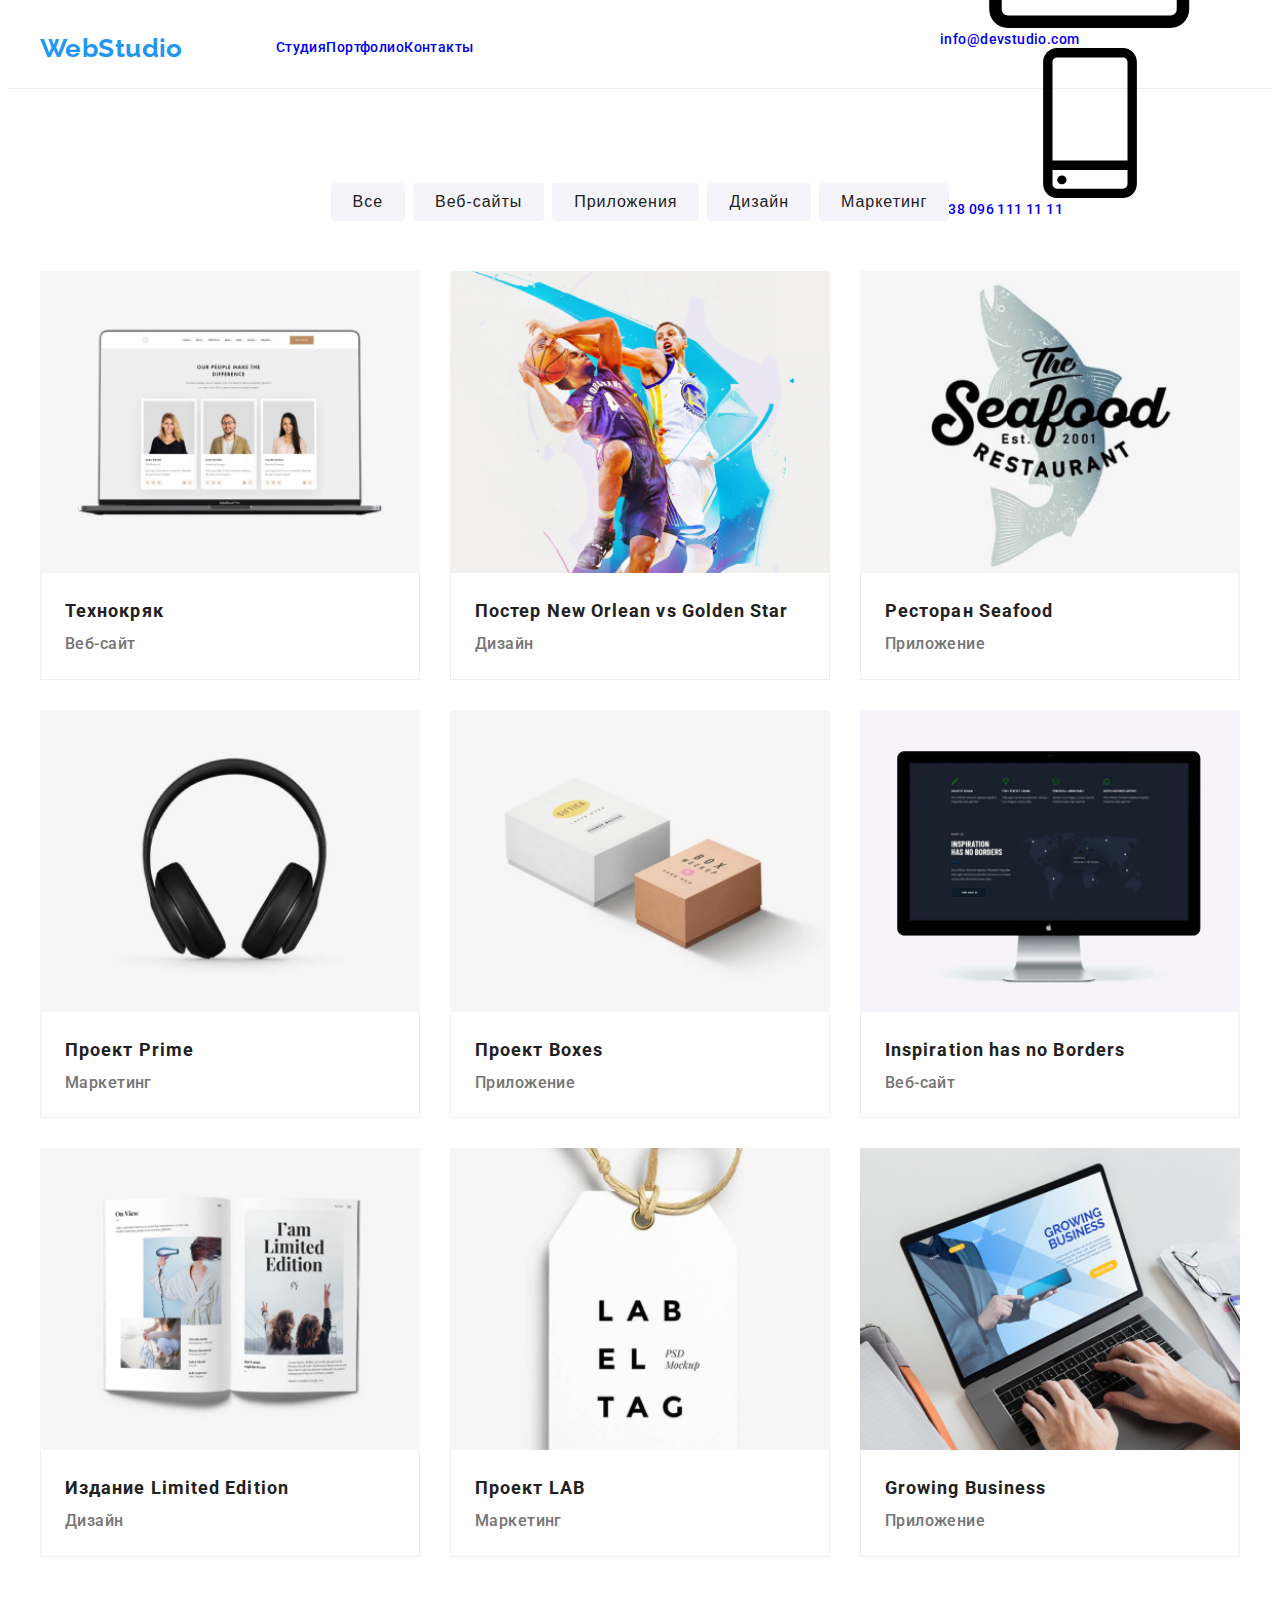
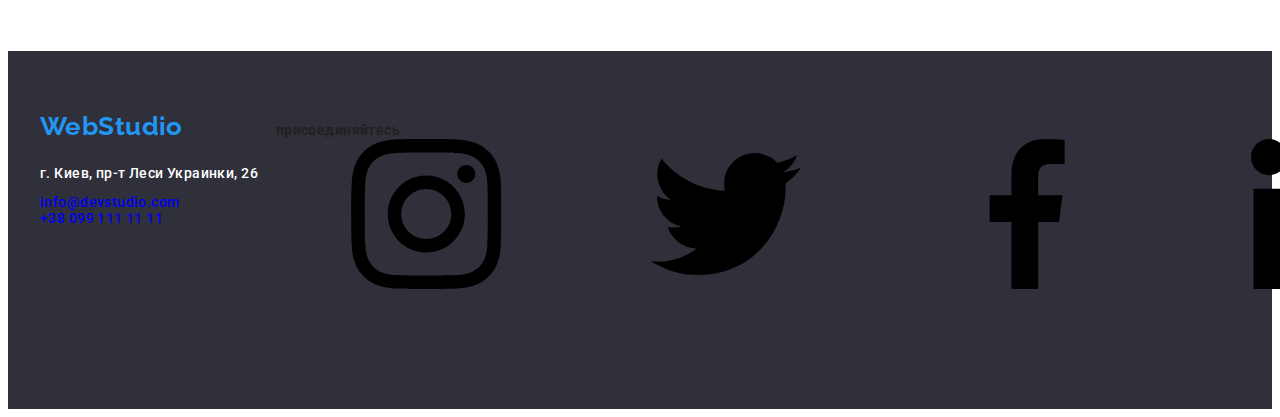
==== commit 687c8035: "added BEM" ====
--- a/portfolio.html
+++ b/portfolio.html
@@ -13,7 +13,7 @@
   <link rel="preconnect" href="https://fonts.gstatic.com">
   <link href="https://fonts.googleapis.com/css2?family=Raleway:wght@700&family=Roboto:wght@400;500;700;900&display=swap"
     rel="stylesheet">
-  <link rel="stylesheet" href="./styles/styles.css">
+  <link rel="stylesheet" href="./css/main.min.css">
 </head>
 
 <body>
@@ -21,32 +21,31 @@
   <header class="header">
     <div class="container">
       <nav class="menu">
-        <a class="logo link" href="./index.html" lang="en">Web<span class="logo-studio-header"
-            lang="en">Studio</span></a>
+        <a class="logo link" href="./index.html" lang="en">Web<span class="logo_theme_header" lang="en">Studio</span></a>
         <ul class="nav-list list">
-          <li class="nav-item">
-            <a class="nav-link link" href="./index.html">Студия</a>
-          </li>
-          <li class="nav-item">
-            <a class="nav-link current link" href="./portfolio.html">Портфолио</a>
-          </li>
-          <li class="nav-item">
-            <a class="nav-link link" href="#footer">Контакты</a>
+          <li class="nav-list__item">
+            <a class="nav-list__link link" href="./index.html">Студия</a>
+          </li>
+          <li class="nav-list__item">
+            <a class="nav-list__link current link" href="./portfolio.html">Портфолио</a>
+          </li>
+          <li class="nav-list__item">
+            <a class="nav-list__link link" href="#footer">Контакты</a>
           </li>
         </ul>
       </nav>
       <ul class="header-contacts list">
-        <li class="header-contacts-mail">
-          <a class="header-contact-link link" href="mailto:info@devstudio.com" lang="en">
-            <svg class="header-envelope">
+        <li class="header-contacts__mail">
+          <a class="header-contacts__link link" href="mailto:info@devstudio.com" lang="en">
+            <svg class="header-contacts__icon-envelope">
               <use href="./images/sprite.svg#icon-envelope"></use>
             </svg>
             <p>info@devstudio.com</p>
           </a>
         </li>
-        <li class="header-contacts-tel">
-          <a class="header-contact-link link" href="tel:+380961111111">
-            <svg class="header-tel">
+        <li class="header-contacts__tel">
+          <a class="header-contacts__link link" href="tel:+380961111111">
+            <svg class="header-contacts__icon-phone">
               <use href="./images/sprite.svg#icon-smartphone"></use>
             </svg>
             <p>+38 096 111 11 11</p>
@@ -221,44 +220,44 @@
   <footer class="footer">
     <div class="container">
       <div class="address-wrapper">
-        <a class="logo link" href="./index.html" lang="en">Web<span class="logo-studio-footer" lang="en">Studio</span></a>
+        <a class="logo link" href="./index.html" lang="en">Web<span class="logo_theme_footer" lang="en">Studio</span></a>
         <p class="address">г. Киев, пр-т Леси Украинки, 26</p>
         <ul class="address-list list">
-          <li class="address-list-item">
-            <a class="address-link link" id="footer" href="mailto:info@devstudio.com">info@devstudio.com</a>
-          </li>
-          <li class="address-list-item">
-            <a class="address-link link" href="tel:+380991111111">+38 099 111 11 11</a>
-          </li>
-        </ul>
-      </div>
-      <div class="footer-social-list">
-        <b class="footer-social-title">присоединяйтесь</b>
+          <li class="address-list__item">
+            <a class="address-list__link link" id="footer" href="mailto:info@devstudio.com">info@devstudio.com</a>
+          </li>
+          <li class="address-list__item">
+            <a class="address-list__link link" href="tel:+380991111111">+38 099 111 11 11</a>
+          </li>
+        </ul>
+      </div>
+      <div class="social-list__footer">
+        <b class="footer-suptitle">присоединяйтесь</b>
         <ul class="social-list list">
-          <li class="social-list-item">
-            <a href="" class="social-list-link link">
-              <svg class="social-list-icon">
+          <li class="social-list__item">
+            <a href="" class="social-list__link link">
+              <svg class="social-list__icon">
                 <use href="./images/sprite.svg#icon-instagram"></use>
               </svg>
             </a>
           </li>
-          <li class="social-list-item">
-            <a href="" class="social-list-link link">
-              <svg class="social-list-icon">
+          <li class="social-list__item">
+            <a href="" class="social-list__link link">
+              <svg class="social-list__icon">
                 <use href="./images/sprite.svg#icon-twitter"></use>
               </svg>
             </a>
           </li>
-          <li class="social-list-item">
-            <a href="" class="social-list-link link">
-              <svg class="social-list-icon">
+          <li class="social-list__item">
+            <a href="" class="social-list__link link">
+              <svg class="social-list__icon">
                 <use href="./images/sprite.svg#icon-facebook"></use>
               </svg>
             </a>
           </li>
-          <li class="social-list-item">
-            <a href="" class="social-list-link link">
-              <svg class="social-list-icon">
+          <li class="social-list__item">
+            <a href="" class="social-list__link link">
+              <svg class="social-list__icon">
                 <use href="./images/sprite.svg#icon-linkedin"></use>
               </svg>
             </a>
@@ -266,13 +265,13 @@
         </ul>
       </div>
       <div class="footer-form">
-        <b class="footer-social-title">Подпишитесь на рассылку</b>
+        <b class="footer-suptitle">Подпишитесь на рассылку</b>
         <form action="#" class="signup-form">
-          <input type="email" name="signup-email" placeholder="E-mail" class="signup-email">
-          <button type="submit" class="footer-modal-btn">
-            <span class="footer-btn-wrapper">
-              <span class="btn-title">Подписаться</span>
-              <svg class="btn-icon">
+          <input type="email" name="signup-email" placeholder="E-mail" class="signup-form__input">
+          <button type="submit" class="modal-btn">
+            <span class="signup-form__btn-wrapper">
+              <span class="modal-btn_title">Подписаться</span>
+              <svg class="modal-btn_icon">
                 <use href="./images/sprite.svg#icon-send"></use>
               </svg>
             </span>
--- a/css/main.min.css
+++ b/css/main.min.css
@@ -0,0 +1,2 @@
+:root{--main-font: "Roboto", sans-serif;--secondary-font: "Raleway", sans-serif;--accent-color: #2196f3;--main-text-color: #212121;--secondary-text-color: #757575;--accent-text-color: #ffffff;--background-color-main: #f5f4fa;--background-color-accent: #2f303a;--logo-text-main: #000000;--social-logo: #afb1b8;--section-pt: 94px;--section-pb: 94px}.visually-hidden{position:absolute !important;clip:rect(1px 1px 1px 1px);clip:rect(1px, 1px, 1px, 1px);padding:0 !important;border:0 !important;height:1px !important;width:1px !important;overflow:hidden}body{font-family:var(--main-font);color:var(--main-text-color);font-weight:500;font-size:14px;line-height:1.14;letter-spacing:0.03em}h1,h2,h3,h4,h5,h6,p{margin:0}ul,ol{margin:0;padding:0}img{display:block;width:100%}.link{text-decoration:none;display:block}.list{list-style:none}.container{width:1200px;margin:0 auto;padding-left:15px;padding-right:15px}.img{display:block;max-width:100%;height:auto}.modal-btn{min-width:200px;margin:0 auto;padding:10px 32px;font-weight:700;font-size:16px;line-height:1.88;display:flex;justify-content:center;letter-spacing:0.06em;color:var(--accent-text-color);cursor:pointer;background:var(--accent-color);border-radius:4px;border:none}.social-list-link{display:flex;align-items:center;justify-content:center;width:44px;height:44px;border-radius:50%;background-color:transparent;color:var(--social-logo);transition:background-color 250ms cubic-bezier(0.4, 0, 0.2, 1),color 250ms cubic-bezier(0.4, 0, 0.2, 1)}.social-list-link:hover,.social-list-link:focus{background-color:var(--accent-color)}.social-list-icon{fill:currentColor;width:20px;height:20px}.social-list-link:hover .social-list-icon,.social-list-link:focus .social-list-icon{color:var(--accent-text-color)}.social-list{display:flex;align-items:center;justify-content:center}.social-list-item:not(:last-child){margin-right:10px}.section-title{margin-bottom:50px;font-weight:700;font-size:36px;line-height:1.17;text-align:center;color:var(--logo-text-main)}.signup-form{display:flex;align-items:center;justify-content:center}.signup-email{display:inline-block;margin-right:12px;padding-left:16px;width:358px;height:50px;border:1px solid rgba(255,255,255,0.3);border-radius:4px;color:var(--accent-text-color);background-color:transparent;outline:none;transition:border-color 250ms cubic-bezier(0.4, 0, 0.2, 1)}.signup-email:focus{border-color:var(--accent-color)}.signup-email::placeholder{font-size:16px;line-height:1.25;color:rgba(255,255,255,0.6)}.footer-btn-wrapper{display:flex}.footer-modal-btn{min-width:200px;margin:0 auto;padding:10px 32px;justify-content:center;color:var(--accent-text-color);background:var(--accent-color);border-radius:4px;border:none;cursor:pointer;font-weight:700;font-size:16px;line-height:1.88;letter-spacing:0.06em}.btn-icon{width:24px;height:24px;fill:var(--accent-text-color);margin-left:10px}.backdrop{position:fixed;top:0;left:0;width:100vw;height:100vh;background-color:rgba(0,0,0,0.2);transition:opacity 250ms cubic-bezier(0.4, 0, 0.2, 1),visibility 250ms cubic-bezier(0.4, 0, 0.2, 1),pointer-events 250ms cubic-bezier(0.4, 0, 0.2, 1)}.modal{position:absolute;top:50%;left:50%;padding:40px;transform:translate(-50%, -50%);width:528px;height:581px;background-color:#ffffff}.form-title{display:block;margin-bottom:12px;font-weight:700;font-size:20px;line-height:1.15;text-align:center;color:var(--main-text-color)}.modal-close-btn{position:absolute;top:8px;right:8px;width:30px;height:30px;border-radius:50%;border:1px solid rgba(0,0,0,0.1);background:transparent;cursor:pointer}.modal-close-btn:focus,.modal-close-btn:hover{fill:var(--accent-color)}.modal-x{width:11px;height:11px}.is-hidden{opacity:0;visibility:hidden;pointer-events:none}.modal-form{position:relative;display:flex;flex-direction:column}.modal-form-field{position:relative;font-size:12px;margin-bottom:10px;font-weight:400;line-height:1.17;letter-spacing:0.01em;color:var(--secondary-text-color)}.modal-form-input{width:100%;height:40px;border:1px solid #2196f3;box-sizing:border-box;border-radius:4px;padding-left:42px;border:1px solid rgba(33,33,33,0.2);transition:border-color 250ms cubic-bezier(0.4, 0, 0.2, 1),fill 250ms cubic-bezier(0.4, 0, 0.2, 1)}.modal-form-input:focus{outline:none;border:1px solid var(--accent-color);border-radius:4px}.modal-form-input-wrapper{position:relative;display:block;margin-top:4px}.modal-form-icon{position:absolute;top:50%;transform:translateY(-50%);left:12px;width:12px;height:12px;fill:var(--logo-text-main)}.modal-form-input:focus+.modal-form-icon{fill:var(--accent-color)}.modal-form-message{width:100%;height:120px;padding:12px 16px;resize:none;margin-top:4px;margin-bottom:20px;border:1px solid rgba(33,33,33,0.2);border-radius:4px;transition:border-color 250ms cubic-bezier(0.4, 0, 0.2, 1)}.modal-form-message:focus{outline:none;border-color:var(--accent-color)}.modal-form-message::placeholder{font-size:14px;line-height:1.14;letter-spacing:0.01em;color:rgba(117,117,117,0.5)}.modal-form-check-desc{display:flex;justify-content:center;align-items:center;margin-bottom:30px;font-size:14px;line-height:1.71;color:var(--secondary-text-color)}.modal-form-check-desc::before{display:inline-block;content:"";margin-right:8px;width:16px;height:16px;border:2px solid #000000;border-radius:2px;cursor:pointer;outline:none}.modal-form-agreement:checked+.modal-form-check-desc::before{background-image:url("../images/checked.svg");background-repeat:no-repeat;background-color:var(--accent-color);background-position:center;border:1px solid var(--accent-color)}.modal-form-agreement:focus+.modal-form-check-desc::before{box-shadow:0 0 0 1px var(--accent-color)}.licence-agreement{color:var(--accent-color)}.modal-form-btn{min-width:200px;padding:10px 32px;align-self:center;margin-bottom:40px;color:var(--accent-text-color);background:var(--accent-color);border-radius:4px;border:none;cursor:pointer;font-weight:700;font-size:16px;line-height:1.88;letter-spacing:0.06em}.modal-form-btn:hover,.modal-form-btn:focus{box-shadow:0px 3px 1px rgba(0,0,0,0.1),0px 1px 2px rgba(0,0,0,0.08),0px 2px 2px rgba(0,0,0,0.12);cursor:pointer}.nav-btn{padding:6px 22px;font-weight:inherit;font-size:16px;line-height:1.63;display:flex;align-items:center;text-align:center;letter-spacing:0.06em;color:var(--main-text-color);cursor:pointer;background:var(--background-color-main);border-radius:4px;border:none;transition:background-color 250ms cubic-bezier(0.4, 0, 0.2, 1),color 250ms cubic-bezier(0.4, 0, 0.2, 1),box-shadow 250ms cubic-bezier(0.4, 0, 0.2, 1)}.nav-btn:hover,.nav-btn:focus{background-color:var(--accent-color);color:var(--accent-text-color);box-shadow:0px 3px 1px rgba(0,0,0,0.1),0px 1px 2px rgba(0,0,0,0.08),0px 2px 2px rgba(0,0,0,0.12)}.current.nav-link{position:relative;display:flex;justify-items:center;align-items:center;flex-direction:column;color:var(--accent-color)}.current.nav-link::after{position:absolute;content:"";bottom:0;width:100%;height:4px;border-radius:2px;background-color:var(--accent-color)}.overlay{position:absolute;transform:translateY(100%);top:0;left:0;height:100%;padding:60px 24px;background-color:var(--accent-color);color:var(--accent-text-color);overflow:auto;font-family:Roboto;font-weight:400;font-size:18px;line-height:1.55;letter-spacing:0.03em;transition:transform 250ms cubic-bezier(0.4, 0, 0.2, 1)}.list-items:hover .overlay,.list-items:focus .overlay{transform:translateY(0%);opacity:0.9}.header{display:flex;align-items:center;border-bottom:1px solid #ececec}.header .container{display:flex;align-items:center;justify-items:center;height:80px}.menu{display:flex;justify-items:center;align-items:center}.logo{display:inline-block;font-family:var(--secondary-font);font-weight:700;font-size:26px;line-height:1.19;color:var(--accent-color);margin-right:93px}.logo-studio-header{color:var(--logo-text-main)}.nav-list{display:flex}.nav-item{display:inline-block}.nav-item:not(:last-child){margin-right:50px}.nav-link{line-height:1.17;padding-top:32px;padding-bottom:32px;color:var(--main-text-color);transition:color 250ms cubic-bezier(0.4, 0, 0.2, 1)}.nav-link:hover,.nav-link:focus{color:var(--accent-color)}.header-contacts{display:block;margin-left:auto;align-items:center}.header-contacts-mail{display:inline-block;margin-right:30px;fill:var(--secondary-text-color)}.header-contacts-tel{display:inline-block;fill:var(--secondary-text-color)}.header-contact-link{display:flex;align-items:center;padding-top:32px;padding-bottom:32px;color:var(--secondary-text-color);transition:color 250ms cubic-bezier(0.4, 0, 0.2, 1),fill 250ms cubic-bezier(0.4, 0, 0.2, 1)}.header-contact-link:hover,.header-contact-link:focus{fill:var(--accent-color);color:var(--accent-color)}.header-envelope{width:16px;height:12px;margin-right:10px}.header-tel{width:10px;height:16px;margin-right:10px}.hero{margin:0 auto;width:1600px;background-color:#c4c4c4;text-align:center;background-image:linear-gradient(rgba(47,48,58,0.4), rgba(47,48,58,0.4)),url(../images/hero-bg.jpg);background-repeat:no-repeat;background-size:cover}.hero .container{padding-top:200px;padding-bottom:200px;max-width:696px}.hero-title{margin-bottom:30px;font-weight:900;font-size:44px;line-height:1.36;letter-spacing:0.06em;text-transform:uppercase;color:var(--accent-text-color)}.specialties{padding-top:var(--section-pt);padding-bottom:var(--section-pb)}.specialties-logo{display:block;width:70px;height:70px}.logo-wrapper{display:flex;align-items:center;justify-content:center;width:270px;height:120px;margin-bottom:30px;background-color:var(--background-color-main)}.specs-list{display:flex;margin-left:-30px;margin-top:-30px}.specs-list-item{display:block;flex-basis:calc(100% / 4 - 90px);width:270px;margin-left:30px;margin-top:30px}.specs-subtitle{margin-bottom:10px;font-weight:700;line-height:1.17;text-transform:uppercase;color:var(--logo-text-main)}.specs-text{font-weight:400;line-height:1.71;color:var(--secondary-text-color)}.skills{padding-bottom:var(--section-pb)}.skills-list{display:flex;flex-wrap:wrap;margin-left:-30px;margin-top:-30px}.skills-list-item{position:relative;flex-basis:calc(100% / 3 - 30px);margin-left:30px;margin-top:30px}.skill-title-wrapper{position:absolute;display:flex;justify-content:center;align-items:center;left:0;bottom:0;width:100%;height:70px;background-color:rgba(47,48,58,0.8)}.skill-title{display:block;color:var(--accent-text-color);font-weight:700;text-align:center;text-transform:uppercase}.team{background-color:var(--background-color-main);padding-bottom:var(--section-pb);padding-top:var(--section-pt)}.team-list{display:flex;flex-wrap:wrap;margin-left:-30px;margin-top:-30px}.team-list-item{flex-basis:calc(100% / 4 - 30px);margin-left:30px;margin-top:30px;box-shadow:0px 1px 3px rgba(0,0,0,0.12),0px 1px 1px rgba(0,0,0,0.14),0px 2px 1px rgba(0,0,0,0.2);border-radius:0px 0px 4px 4px}.team-name-container{padding-top:30px;padding-bottom:30px}.team-name{margin-bottom:10px;font-size:16px;line-height:1.19;text-align:center;color:var(--main-text-color)}.team-occupation{margin-bottom:16px;font-size:16px;line-height:1.19;text-align:center;color:var(--secondary-text-color)}.team-img{width:270px;height:260px}.clients{padding-bottom:var(--section-pb);padding-top:var(--section-pt)}.clients-list{display:flex}.clients-list-item{display:flex;width:170px;height:90px}.clients-list-item:not(:last-child){margin-right:30px}.clients-logo{display:flex;justify-content:center;align-items:center;width:100%;height:100%;border:1px solid #afb1b8;border-radius:4px;fill:var(--social-logo);transition:border-color 250ms cubic-bezier(0.4, 0, 0.2, 1),fill 250ms cubic-bezier(0.4, 0, 0.2, 1)}.clients-logo:hover,.clients-logo:focus{border-color:var(--accent-color);fill:var(--accent-color)}.clients-logo-icon{display:inline-block}.examples{padding-top:var(--section-pt);padding-bottom:var(--section-pb)}.examples-list{display:flex;justify-content:center;margin-bottom:50px}.examples-list-item:not(:last-child){margin-right:8px}.examples-list-wraper{position:relative;overflow:hidden}.list-items:hover,.list-items:focus{box-shadow:0px 1px 1px rgba(0,0,0,0.12),0px 4px 4px rgba(0,0,0,0.06),1px 4px 6px rgba(0,0,0,0.16)}.examples-about-wrapper{padding:20px 24px;border:1px solid #eeeeee;border-top:none}.examples-img-list{display:flex;flex-wrap:wrap;margin-top:-30px;margin-left:-30px}.examples-img-title{font-weight:700;font-size:18px;line-height:2;letter-spacing:0.06em;color:var(--main-text-color)}.examples-img-about{font-size:16px;line-height:1.86;color:var(--secondary-text-color)}.examples-img-item{flex-basis:calc(100% / 3 - 30px);margin-top:30px;margin-left:30px}.footer{background-color:var(--background-color-accent);padding-top:60px;padding-bottom:60px}.footer .logo{margin-bottom:20px}.footer .container{display:flex;align-items:baseline}.footer .social-list-link{color:var(--accent-text-color);background-image:linear-gradient(rgba(255,255,255,0.1), rgba(255,255,255,0.1))}.footer .social-list-icon{fill:currentColor}.logo-studio-footer{color:var(--accent-text-color)}.address{margin-bottom:9px;line-height:1.71;color:var(--accent-text-color)}.address-wrapper{display:block}.address-list-item:not(:last-child){margin-bottom:9px}.address-link{line-height:1.71;color:rgba(255,255,255,0.6);transition:color 250ms cubic-bezier(0.4, 0, 0.2, 1)}.address-link:hover,.address-link:focus{color:var(--accent-color)}.footer-social-title{display:block;margin-bottom:20px;text-transform:uppercase;color:var(--accent-text-color);font-size:14px;line-height:1.17}.footer-social-list{display:inline-block;margin-left:70px}.footer-form{margin-left:auto}
+/*# sourceMappingURL=main.min.css.map */